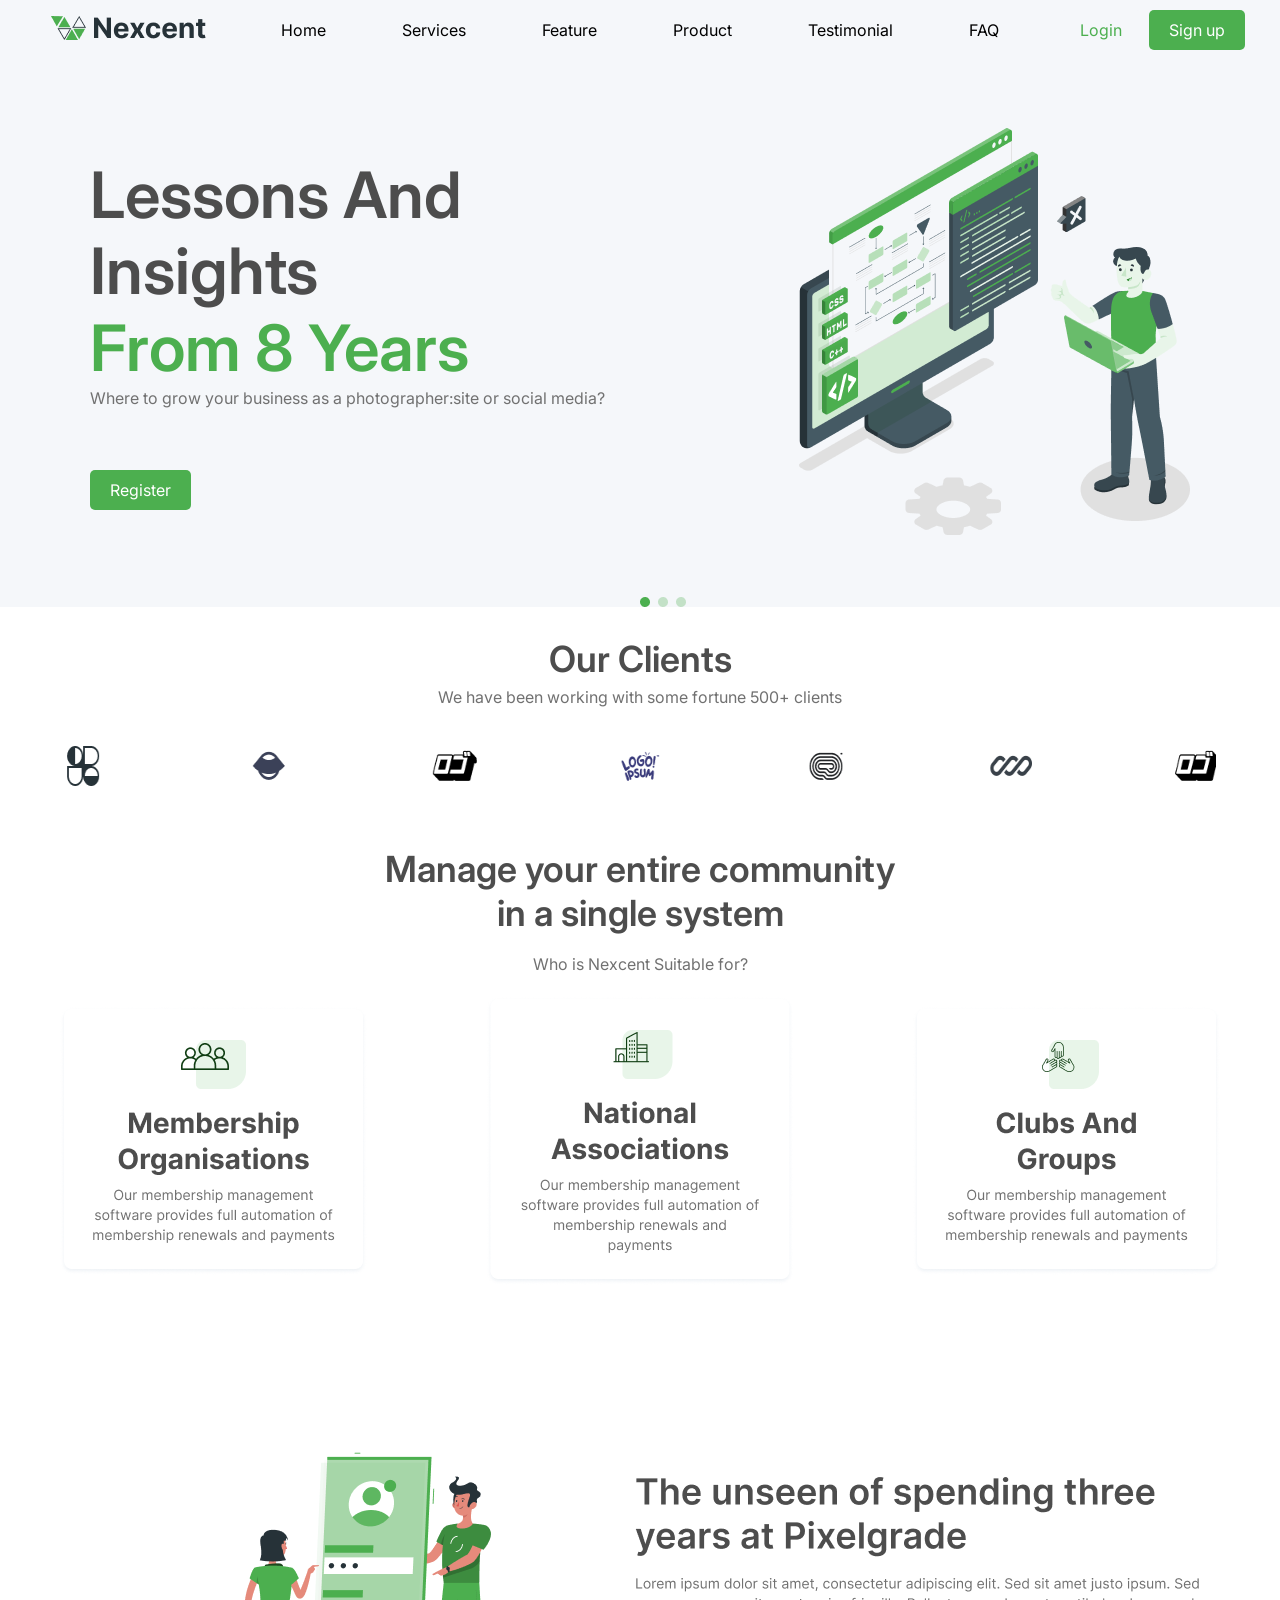
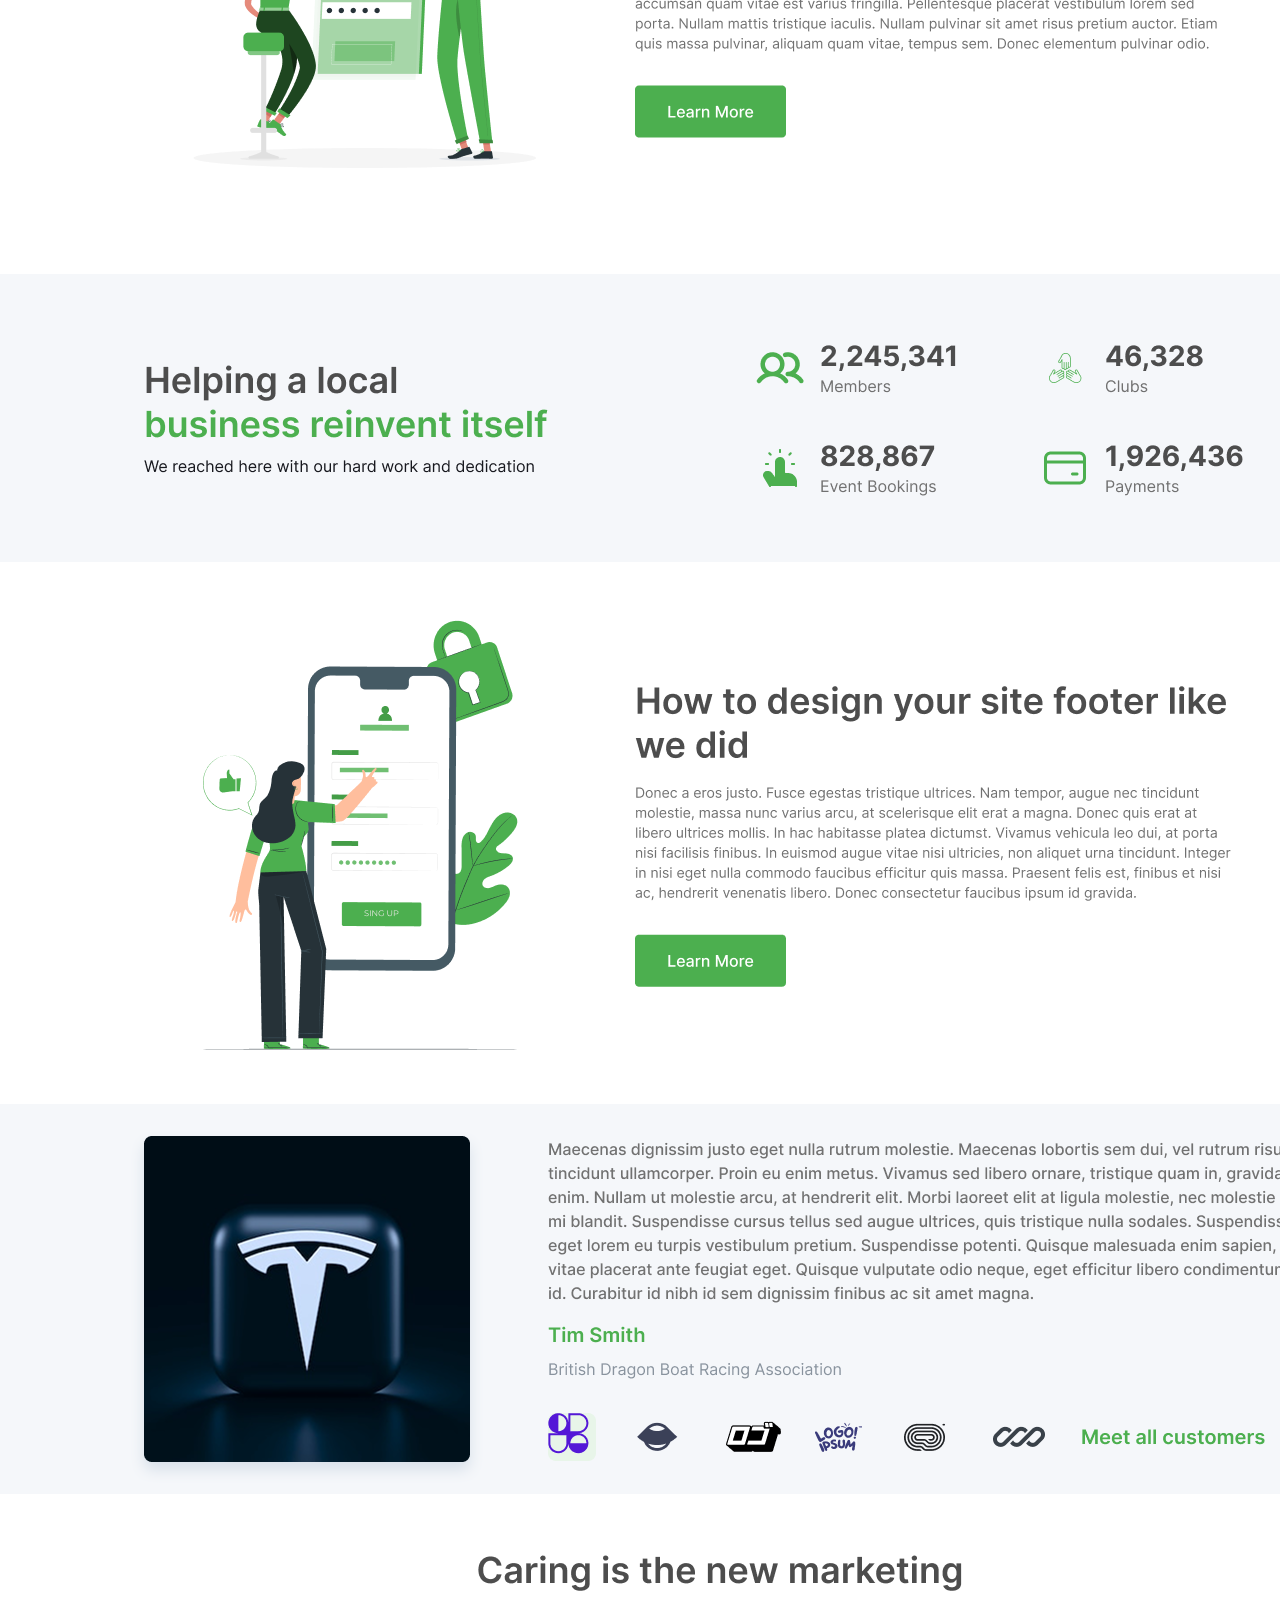
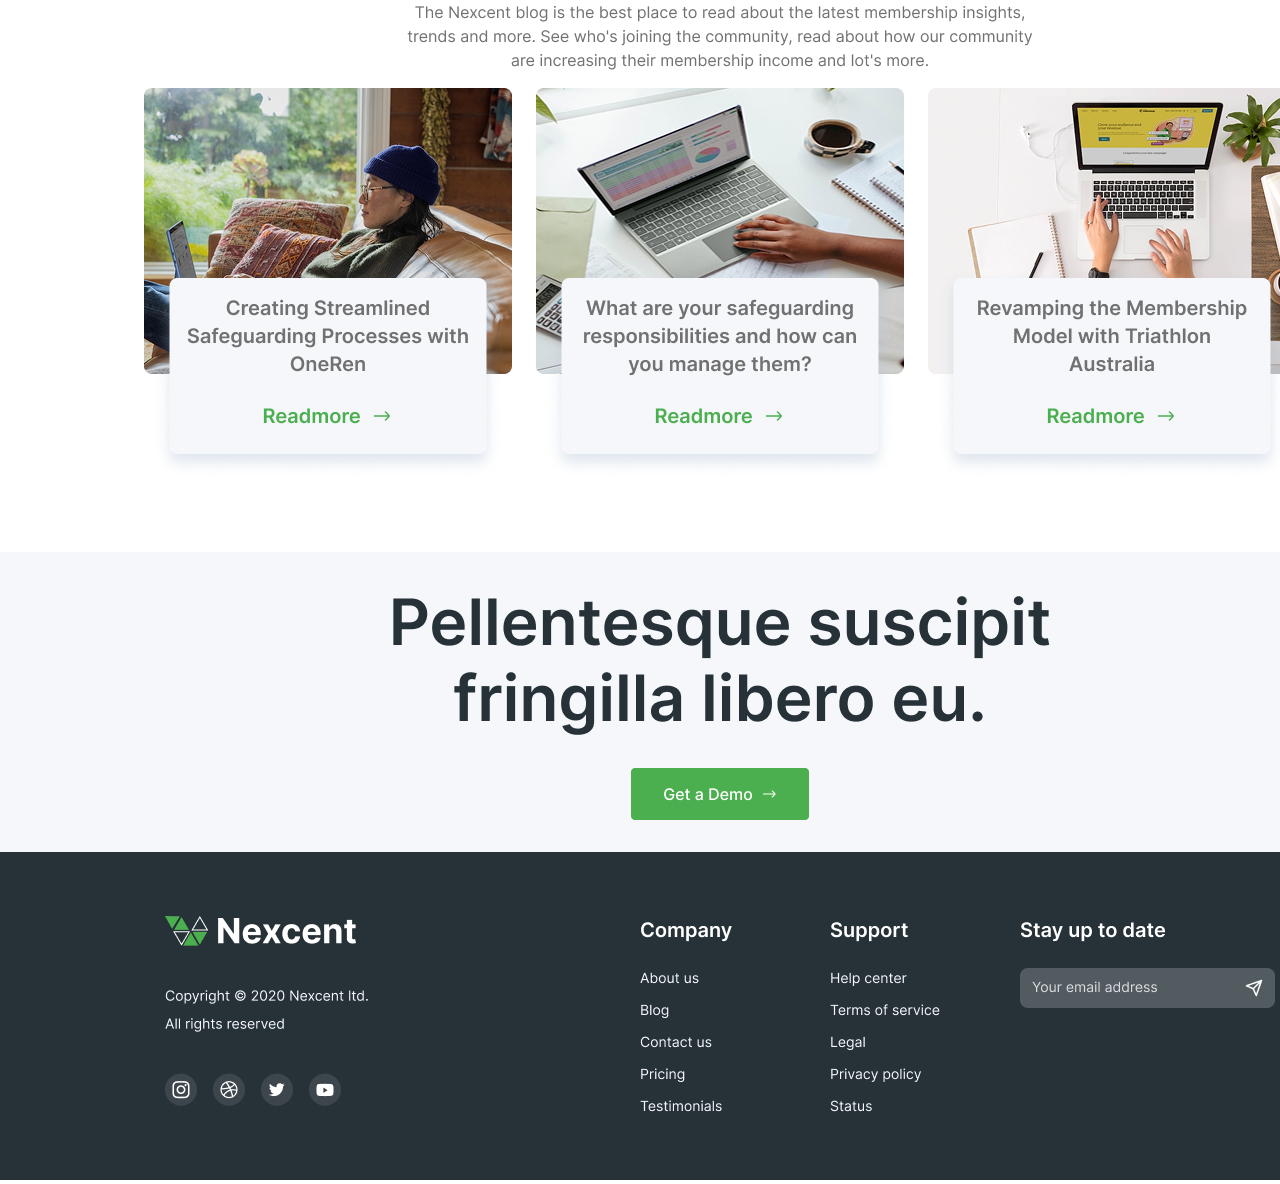
==== index.html @ 570138eb "Add files via upload" ====
<!DOCTYPE html>
<html lang="en">
<head>
    <meta charset="UTF-8">
    <meta name="viewport" content="width=device-width, initial-scale=1.0">
    <title>Nexcent</title>
    <link rel="stylesheet" href="style.css">
</head>

<body>
   
        
                   <div id="container">
             <header>
        <nav>
            <div class="logo">
                <a href="index.html"><img src="./assets/Logo.png" alt=""></a>
            </div>
            <div class="navmenu">
                <ul>
                    <li><a href="index.html">Home</a></li>
                    <li><a href="#">Services</a></li>
                    <li><a href="#">Feature</a></li>
                    <li><a href="#">Product</a></li>
                    <li><a href="#">Testimonial</a></li>
                    <li><a href="#">FAQ</a></li>
                </ul>
            </div>
            <div class="register">
                <ul>
                    <a href="login.html" class="btn2"><li >Login</li></a>
                    <a href="singup.html"><li class="btn">Sign up</li></a>
                </ul>
            </div>
        </nav>
    </header>
    <main>
        <div class="hero-section">
            
            <div class="hero-text"><span class="mainline">Lessons And Insights <br><span class="mainline2">From 8 Years</span></span><br><span class="minitxt">Where to grow your business as a photographer:site or social media?</span><br><br><br><a href="singup.html" class="btn">Register</a></div>
            <div class="hero-img"><img src="./assets/Illustration.png" alt=""></div>
            <img src="./assets/Dot.png" alt="" class="dot">
        </div>

        <div class="clients">
            <p class="oc">Our Clients</p><br>
            <p class="oc1">We have been working with some fortune 500+ clients</p>
            <img src="./assets/Clients Logos.png" alt="" class="clientslogo">
            <p class="oc2">Manage your entire community<br>in a single system <br> <span >Who is Nexcent Suitable for?</span></p>
            <div class="frame4"><img src="./assets/Frame 4.png" alt=""></div>
        </div> 
          
         <div class="box2">
            <img src="./assets/img1.png" alt="" class="image1">
            <img src="./assets/img2.png" alt="" class="image1">
            <img src="./assets/img3.png" alt="" class="image1">
            <img src="./assets/img4.png" alt="" class="image1">
            <img src="./assets/img5.png" alt="" class="image1">
         </div>

    </main>
    <footer>
        <div class="fter"><img src="./assets/Footer.png" alt=""></div>
    </footer>

 </div>
    

</body>

  
</html>
---- style.css ----
@import url('https://fonts.googleapis.com/css2?family=Inter:ital,opsz,wght@0,14..32,100..900;1,14..32,100..900&family=Montserrat:ital,wght@0,100..900;1,100..900&display=swap');

:root {
	--neutral-white: #fff;
	--neutral-silver: #f5f7fa;
	--neutral-grey-blue: #abbed1;
	--neutral-l-grey: #89939e;
	--neutral-grey: #717171;
	--neutral-d-grey: #4d4d4d;
	--neutral-black: #263238;
	--neutral-white-stroke: #abbed1;
	--brand-info: #2194f3;
	--brand-secondary: #263238;
	--brand-primary: #4caf4f;
	--shade-s1: #43a046;
	--shade-s2: #388e3b;
	--shade-s3: #237d31;
	--shade-s4: #1b5e1f;
	--shade-s5: #103e13;
	--tint-t1: #66bb69;
	--tint-t2: #81c784;
	--tint-t3: #a5d6a7;
	--tint-t4: #c8e6c9;
	--tint-t5: #e8f5e9;
	--action-success: #2e7d31;
	--action-error: #e53835;
	--action-warning: #fbc02d;
}
*{
    margin: 0;
    padding: 0;
    box-sizing: border-box;
}

ul,ol{
    list-style: none;
}
body{
    
    font-family: 'inter';
    height: 100vh;
    
    overflow-x: hidden;
}
#container{
   max-width: 1440px;
    width: 100%;
    margin: 0 auto; 
    
}
a{
    text-decoration: none;
    color: inherit;
    display: inline-block;
}

nav{
     height: 60px;
    display: flex;
    width: 100%;
    align-items: center;
    background: #f5f7fa;

}
.logo{
    width: 20%;
    display: flex;
    justify-content: center;

}
.navmenu{
    width:60%;
}
.navmenu ul li{
    transition: 0.3s all ease;
}
.navmenu ul{
    
    display: flex;
    justify-content: space-around;
    gap: 25px;
}
.register{
    width:20%;
}
.register ul{
    display:flex;
    justify-content: center;
    gap:7px;
}
.btn{
    padding: 10px 20px;
    background: var(--brand-primary);
    color: white;
    border-radius: 5px;
    cursor: pointer;
    transition: all 0.3s ease;
}
.btn:hover{
    background: #f5f7fa;
    color:var(--brand-primary);
    border: 1px solid var(--brand-primary) ;
    scale: 0.9;
}
.btn2{
    padding: 10px 20px;
    background: #f5f7fa;
    color:var(--brand-primary);
    border-radius: 5px;
    
    transition: all 0.3s ease;
}
.btn2:hover{
    background:var(--brand-primary) ;
    color: white;
    scale: 0.9;

}
.navmenu ul li:hover{
 scale: 1.1;
 color: #66bb69;
 border: none;
}
.hero-section{
    display: flex;
padding: 96px 90px 96px 90px;
width: 100%;
height: 547px;
background:  #f5f7fa;
align-items: center;
background: var(--neutral-silver);
gap: 100px;
position: relative;
}
.hero-text .mainline{
    font-family: var(--font-family);
font-weight: 600;
font-size: 64px;
line-height: 119%;
color: var(--neutral-d-grey);
}
.hero-text .mainline2{
    color: var(--brand-primary)
}
.hero-section .minitxt{
    font-family: var(--font-family);
font-weight: 400;
font-size: 16px;
line-height: 150%;
color: var(--neutral-grey);
}
.hero-text a{
    margin-top: 20px;
}
/* .hero-img img{
    margin-right: -100px;
} */
 .hero-text {
    width: 700px;
 }
 .dot{
  position: absolute;
    bottom: 0;
    left:50%;
 }
 .clients{
    width: 100%;
    position: relative;
    height: 700px;
    
    margin-top: 30px;
    display: flex;
    justify-content: center;
 }
 .clients .oc{
     position: absolute;
     font-family: var(--font-family);
     font-weight: 600;
     font-size: 36px;
     color: var(--neutral-d-grey);
 }
 .clients .oc1{
    position: absolute;
    top: 50px;
    font-family: var(--font-family);
    font-weight: 400;
    font-size: 16px;

    color: var(--neutral-grey)
 }
 .clientslogo{
    width: 90%;
    height: 98px;
    position: absolute;
    top: 80px;
 }
 .oc2{
     font-family: var(--font-family);
     font-weight: 600;
     font-size: 36px;
     text-align: center;
     color: var(--neutral-d-grey);
     position: absolute;
     top:210px;
 }
 .oc2 span{
    font-family: var(--font-family);
font-weight: 400;
font-size: 16px;

color: var(--neutral-grey);
 }
 .frame4{
    position: absolute;
    top: 360px;
    
 }
  .image1{
    margin-top: 50px;
  }
  .fter{
    margin-top:70px ;
  }
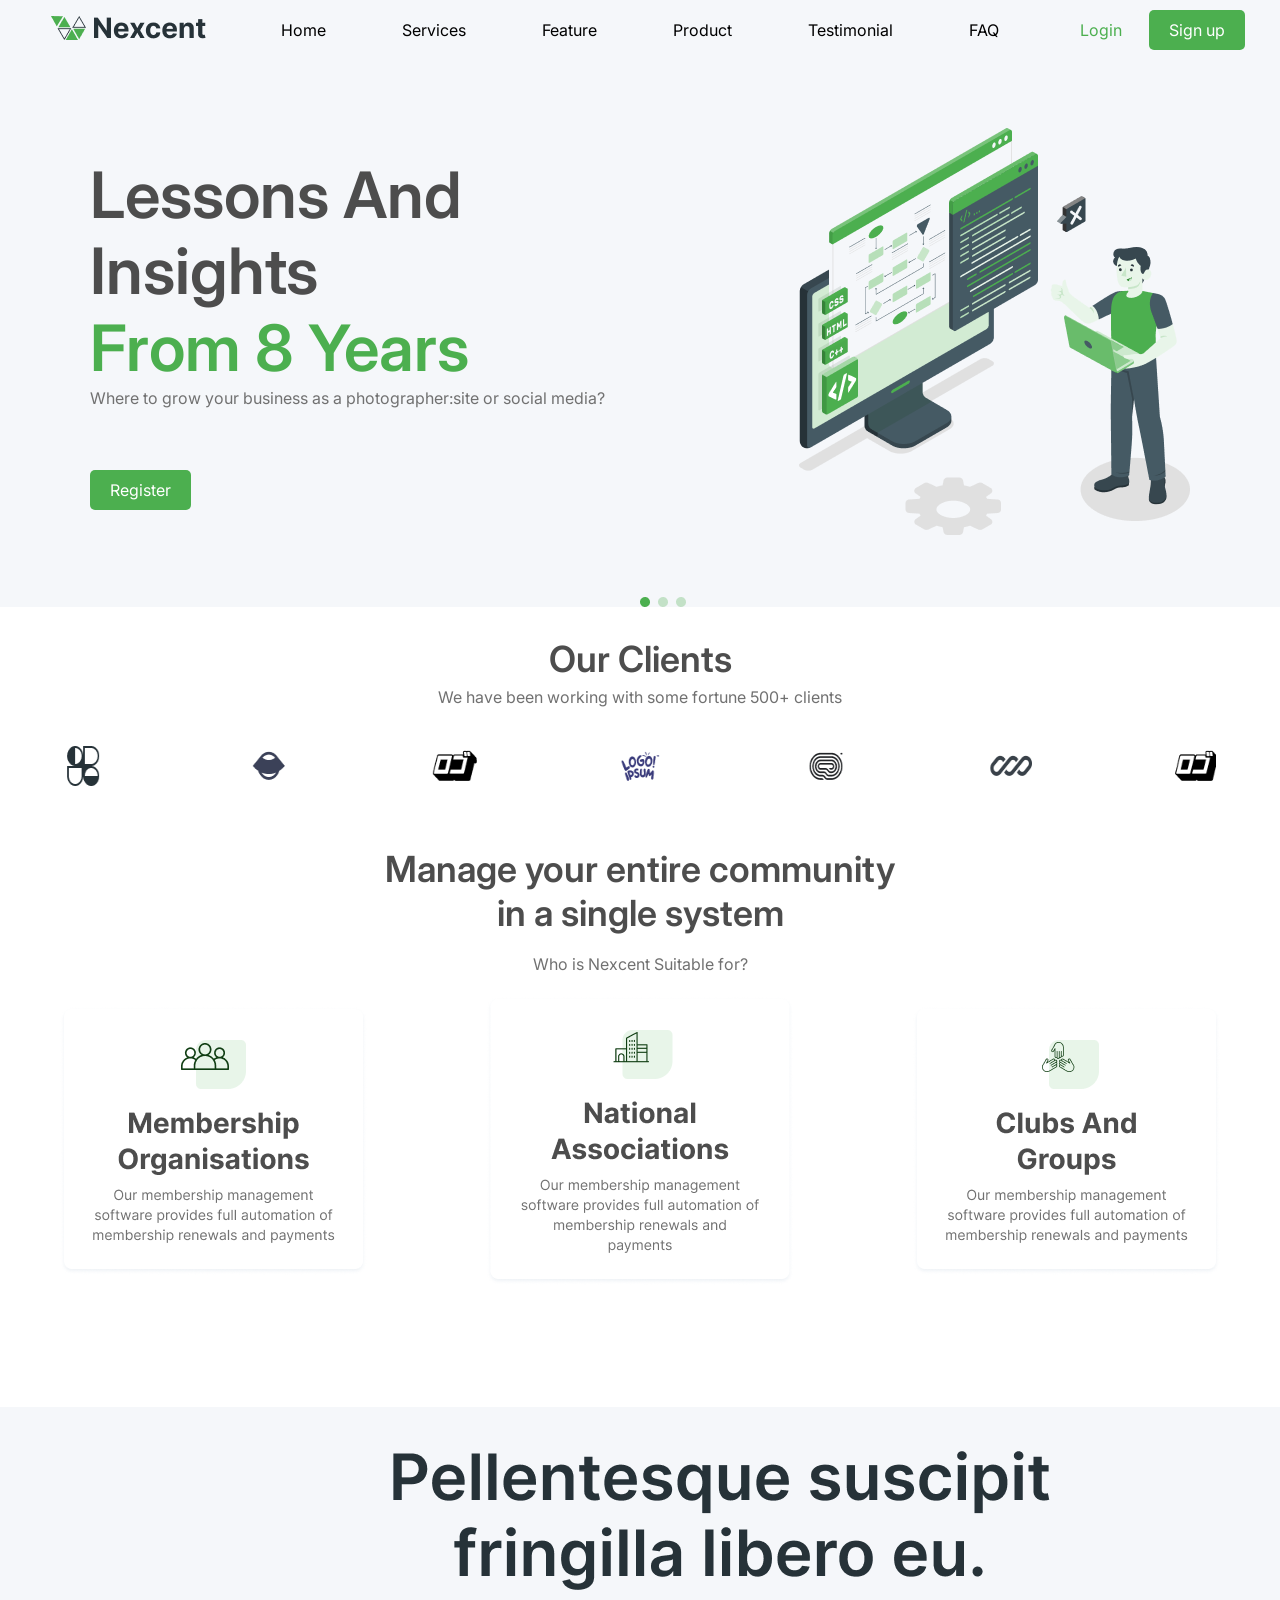
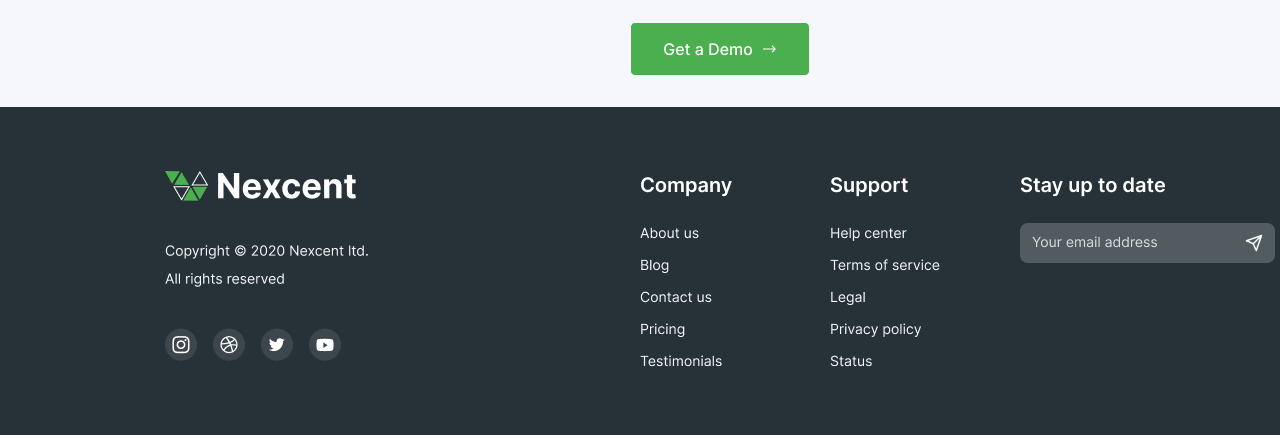
==== commit 9392b8d8: "Refactor index.html to clean up code Removed commented out image section and adjusted HTML structure" ====
--- a/index.html
+++ b/index.html
@@ -50,13 +50,13 @@
             <div class="frame4"><img src="./assets/Frame 4.png" alt=""></div>
         </div> 
           
-         <div class="box2">
+         <!-- <div class="box2">
             <img src="./assets/img1.png" alt="" class="image1">
             <img src="./assets/img2.png" alt="" class="image1">
             <img src="./assets/img3.png" alt="" class="image1">
             <img src="./assets/img4.png" alt="" class="image1">
             <img src="./assets/img5.png" alt="" class="image1">
-         </div>
+         </div> -->
 
     </main>
     <footer>
@@ -69,4 +69,4 @@
 </body>
 
   
-</html>+</html>
--- a/style.css
+++ b/style.css
@@ -120,6 +120,7 @@
  scale: 1.1;
  color: #66bb69;
  border: none;
+ font-weight: bold;
 }
 .hero-section{
     display: flex;
@@ -220,4 +221,4 @@
   }
   .fter{
     margin-top:70px ;
-  }+  }
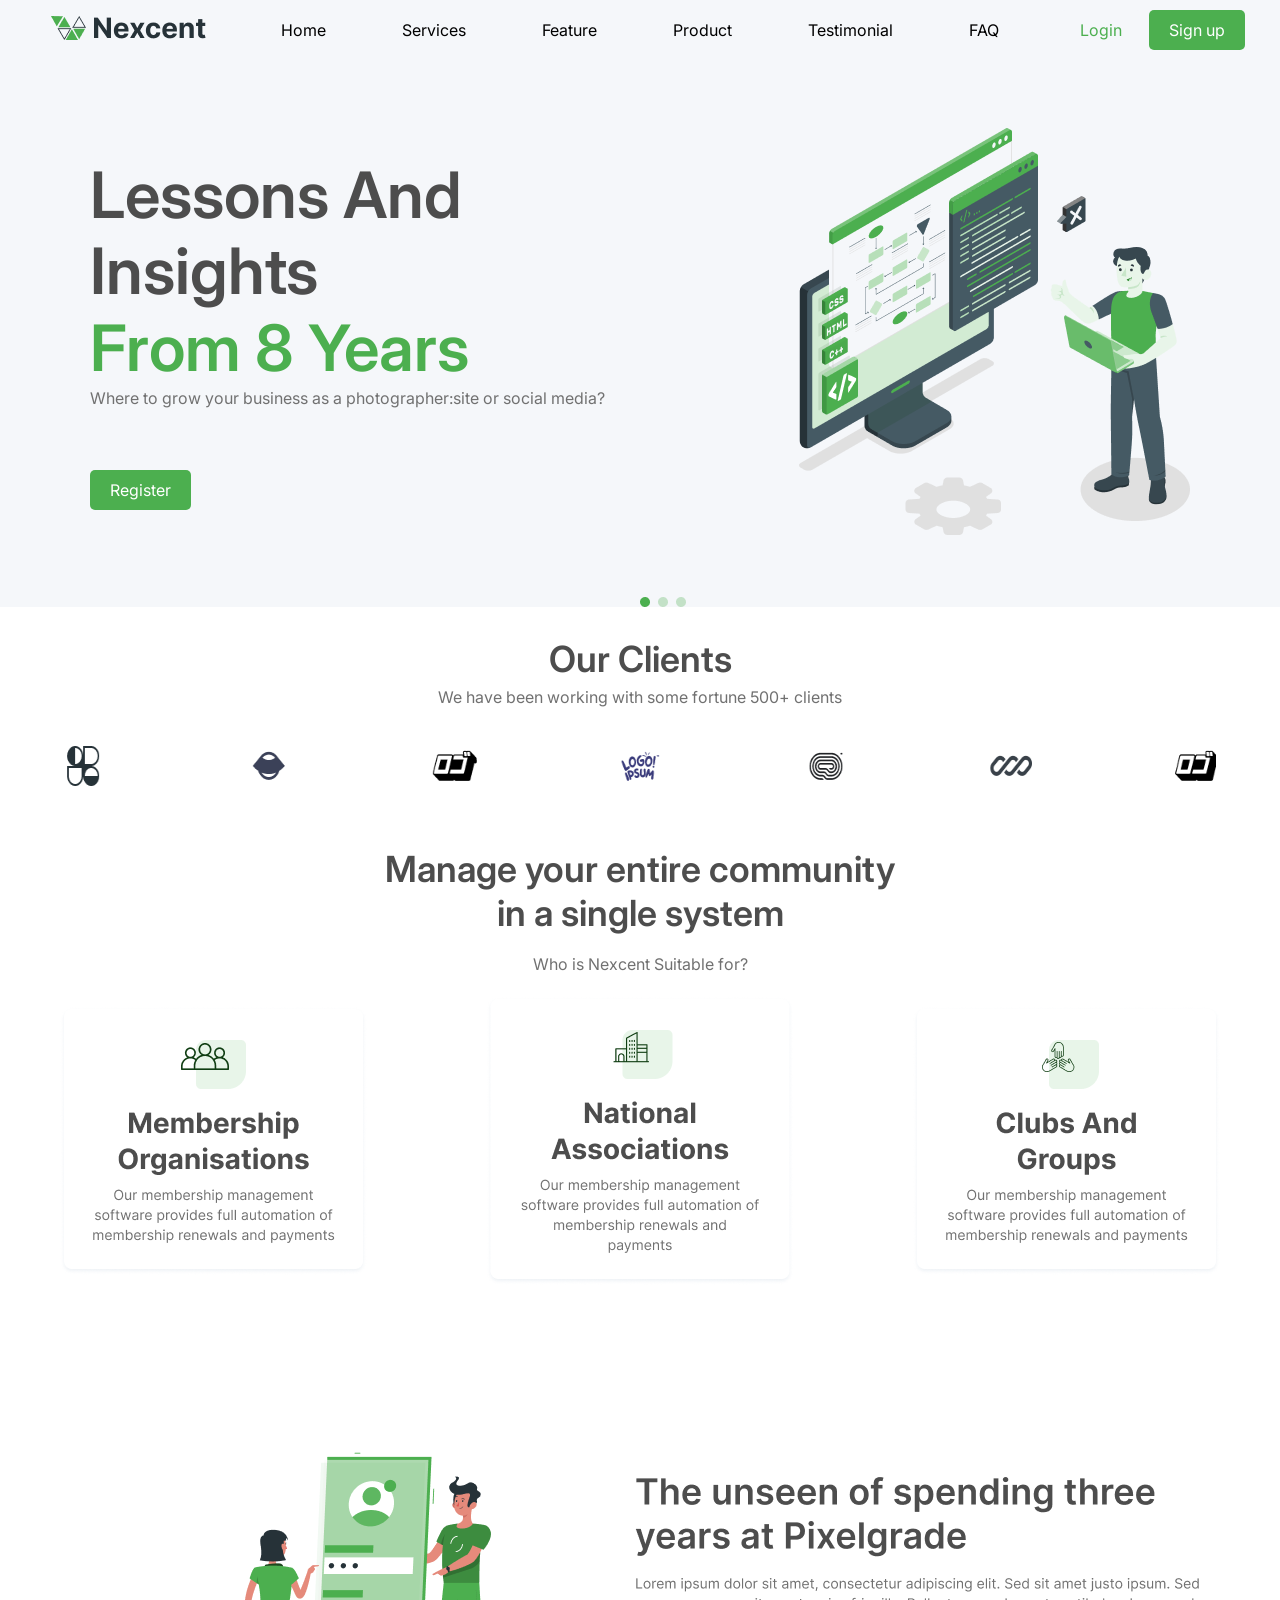
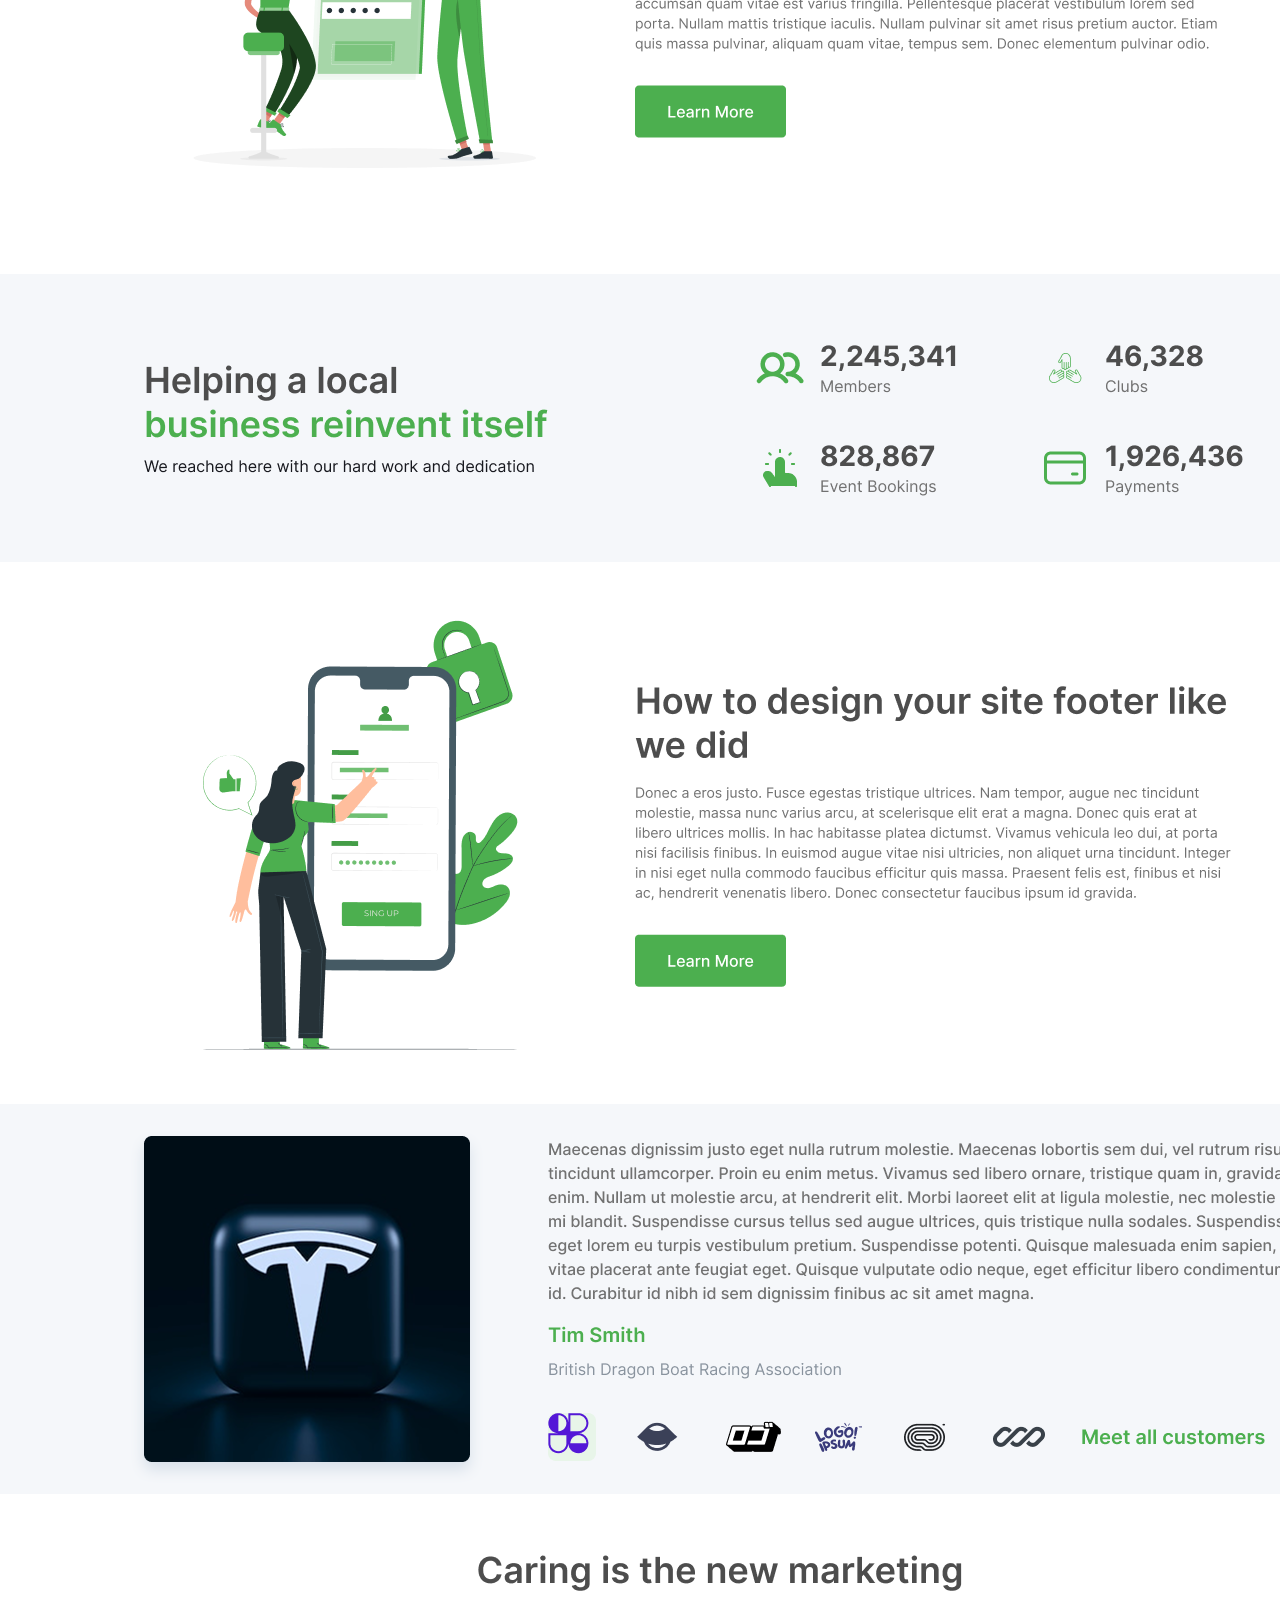
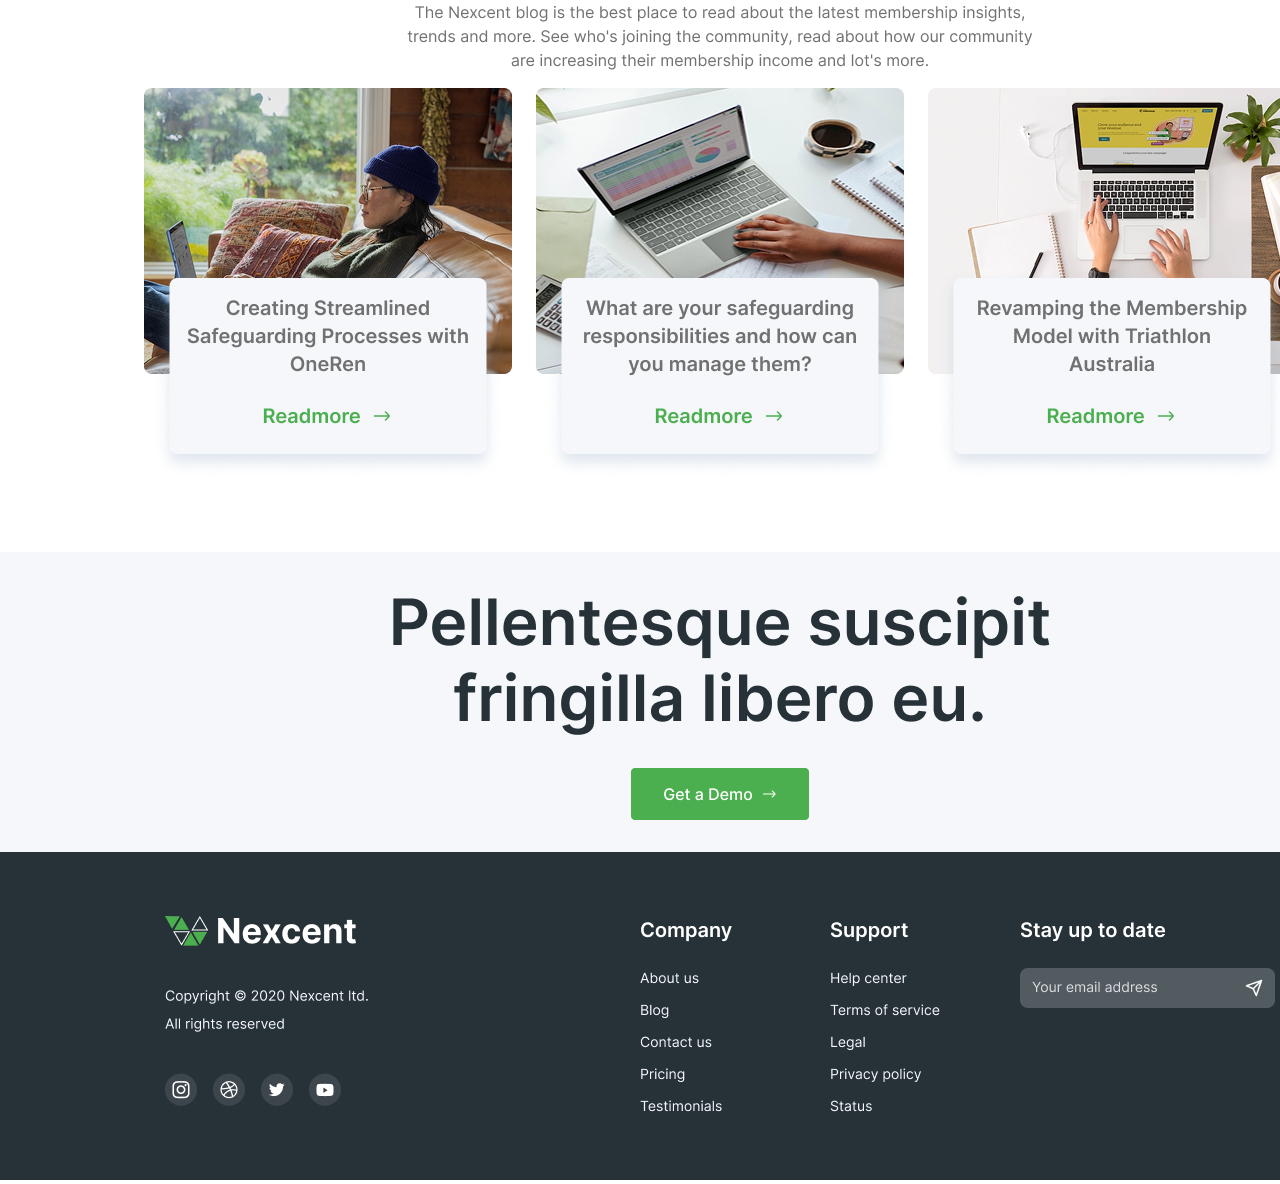
==== commit f37d1679: "Update index.html" ====
--- a/index.html
+++ b/index.html
@@ -50,13 +50,13 @@
             <div class="frame4"><img src="./assets/Frame 4.png" alt=""></div>
         </div> 
           
-         <!-- <div class="box2">
+         <div class="box2">
             <img src="./assets/img1.png" alt="" class="image1">
             <img src="./assets/img2.png" alt="" class="image1">
             <img src="./assets/img3.png" alt="" class="image1">
             <img src="./assets/img4.png" alt="" class="image1">
             <img src="./assets/img5.png" alt="" class="image1">
-         </div> -->
+         </div> 
 
     </main>
     <footer>
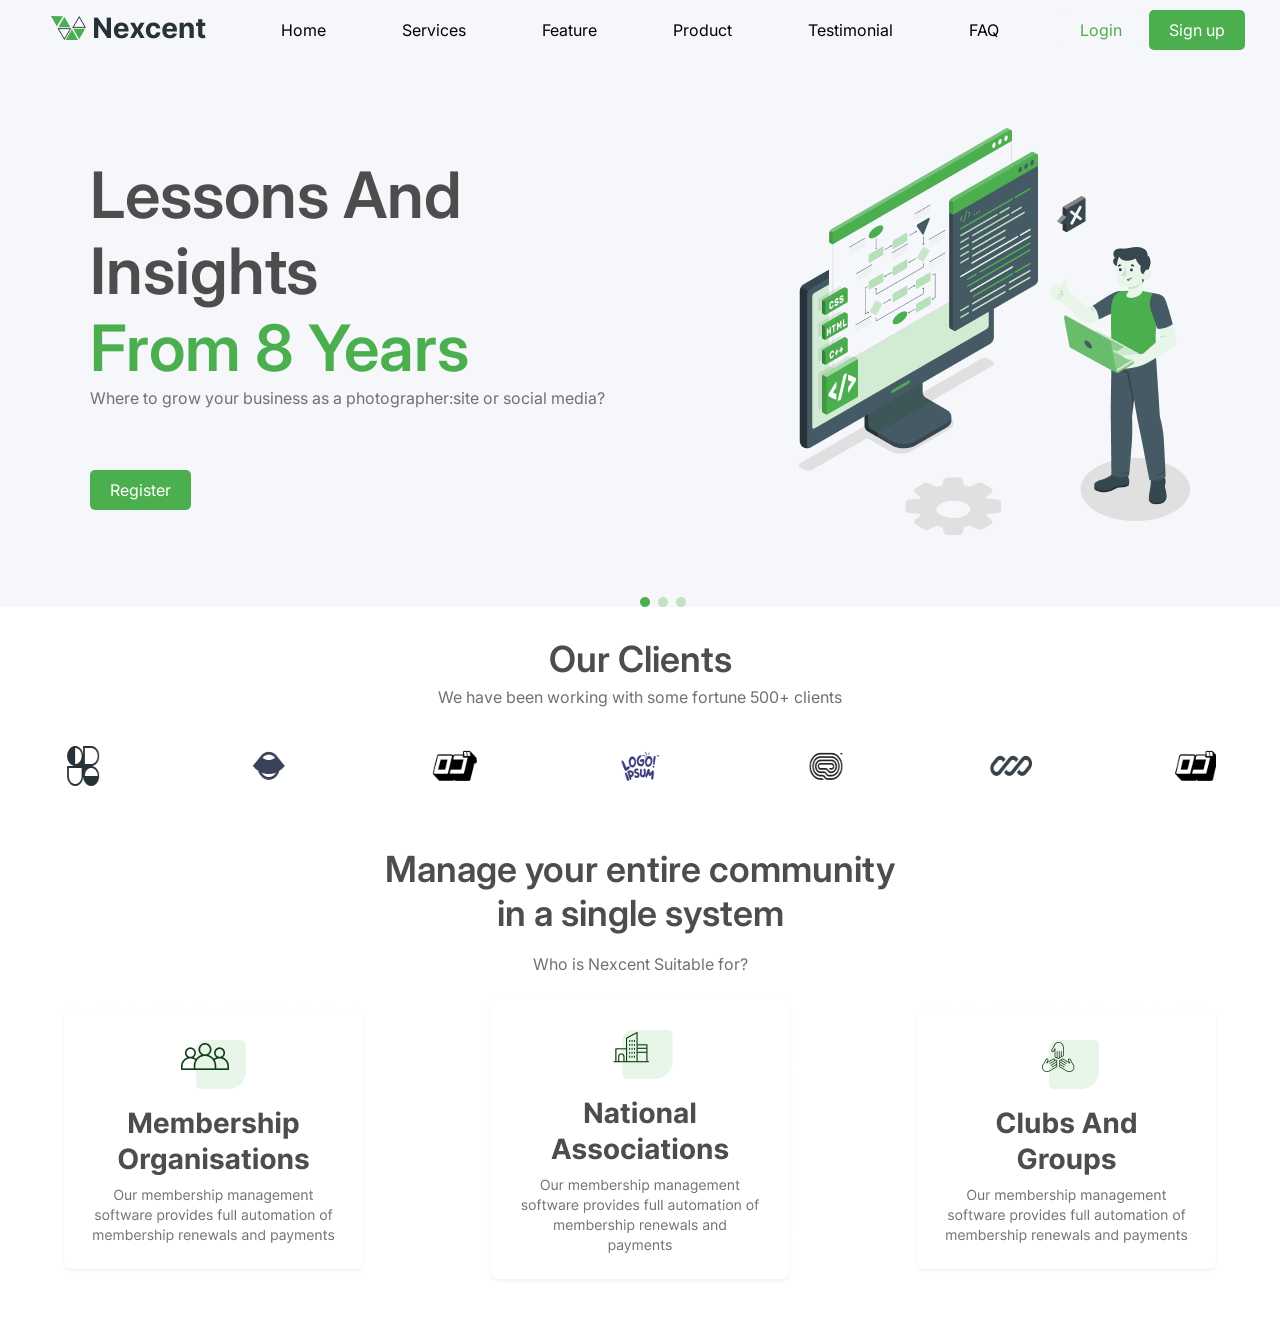
==== commit 9fedca61: "Fix HTML structure and remove unnecessary lines" ====
--- a/index.html
+++ b/index.html
@@ -50,19 +50,7 @@
             <div class="frame4"><img src="./assets/Frame 4.png" alt=""></div>
         </div> 
           
-         <div class="box2">
-            <img src="./assets/img1.png" alt="" class="image1">
-            <img src="./assets/img2.png" alt="" class="image1">
-            <img src="./assets/img3.png" alt="" class="image1">
-            <img src="./assets/img4.png" alt="" class="image1">
-            <img src="./assets/img5.png" alt="" class="image1">
-         </div> 
-
-    </main>
-    <footer>
-        <div class="fter"><img src="./assets/Footer.png" alt=""></div>
-    </footer>
-
+         
  </div>
     
 
